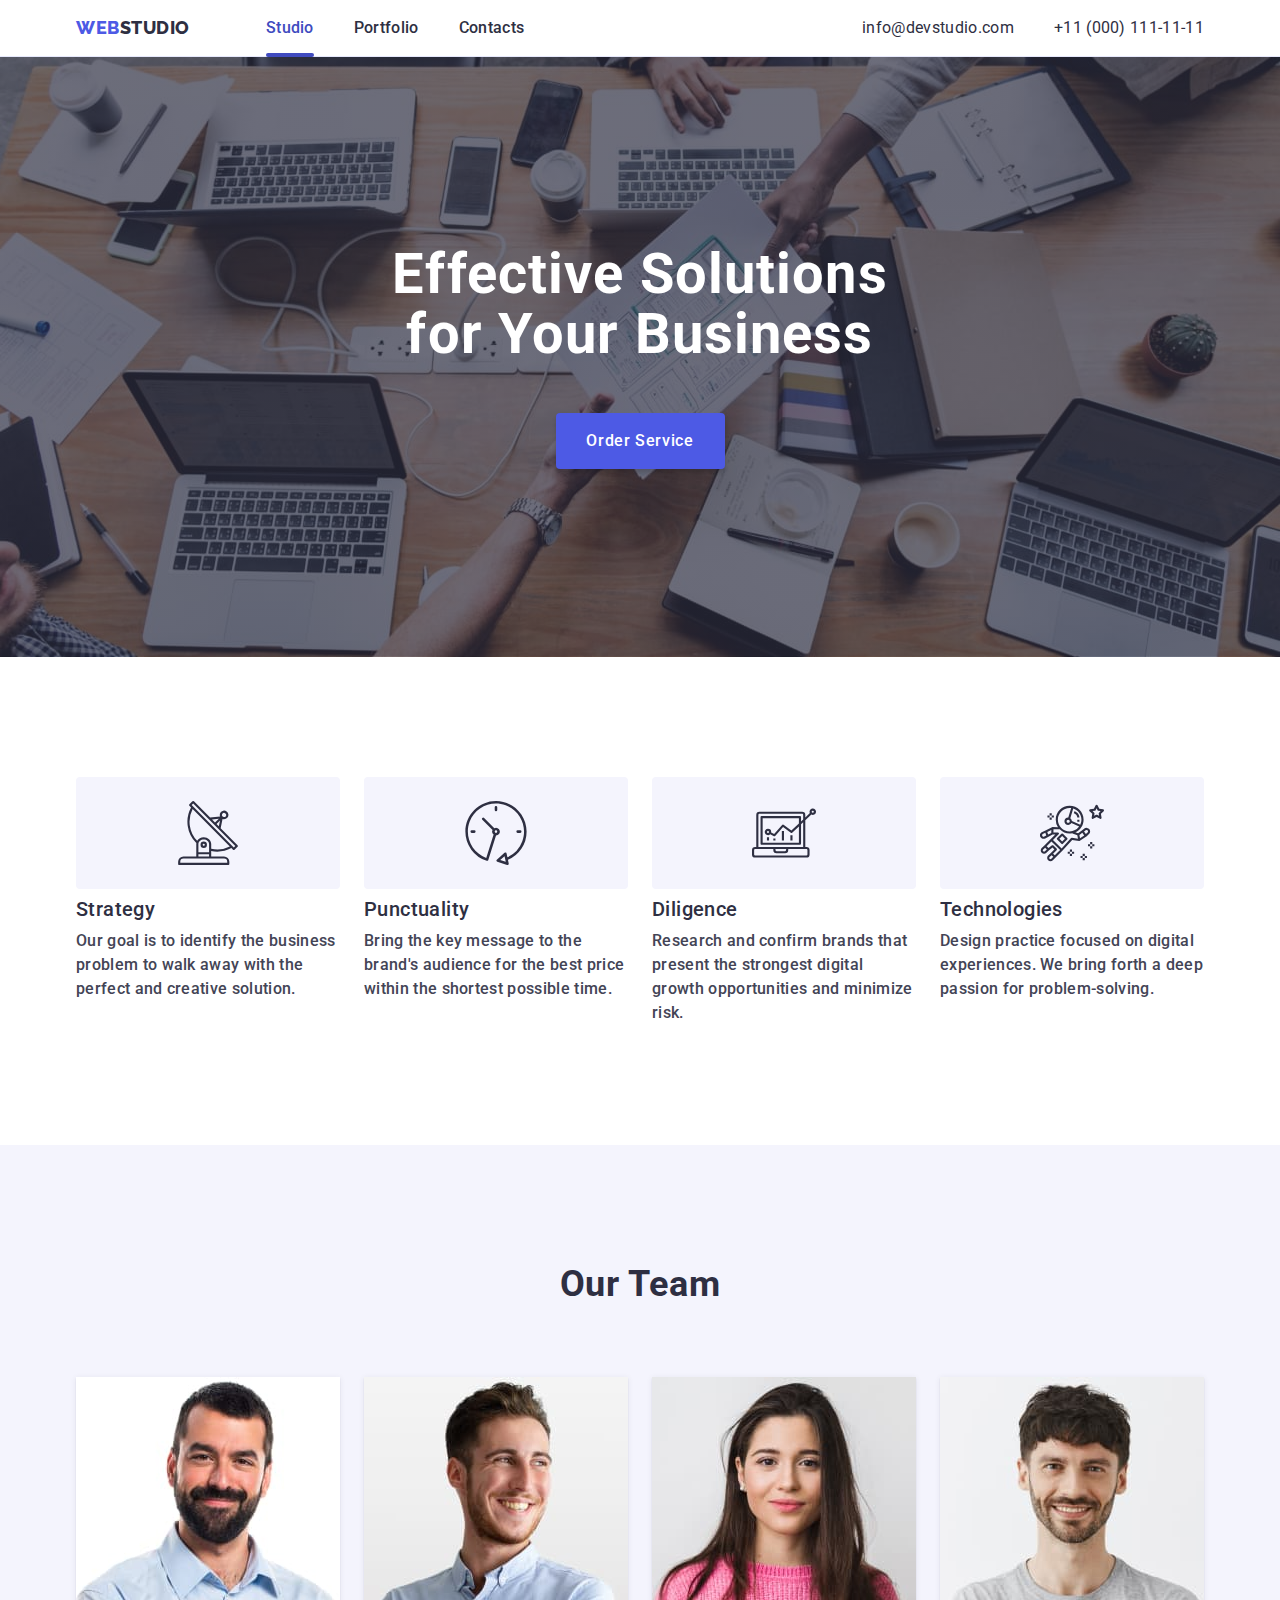
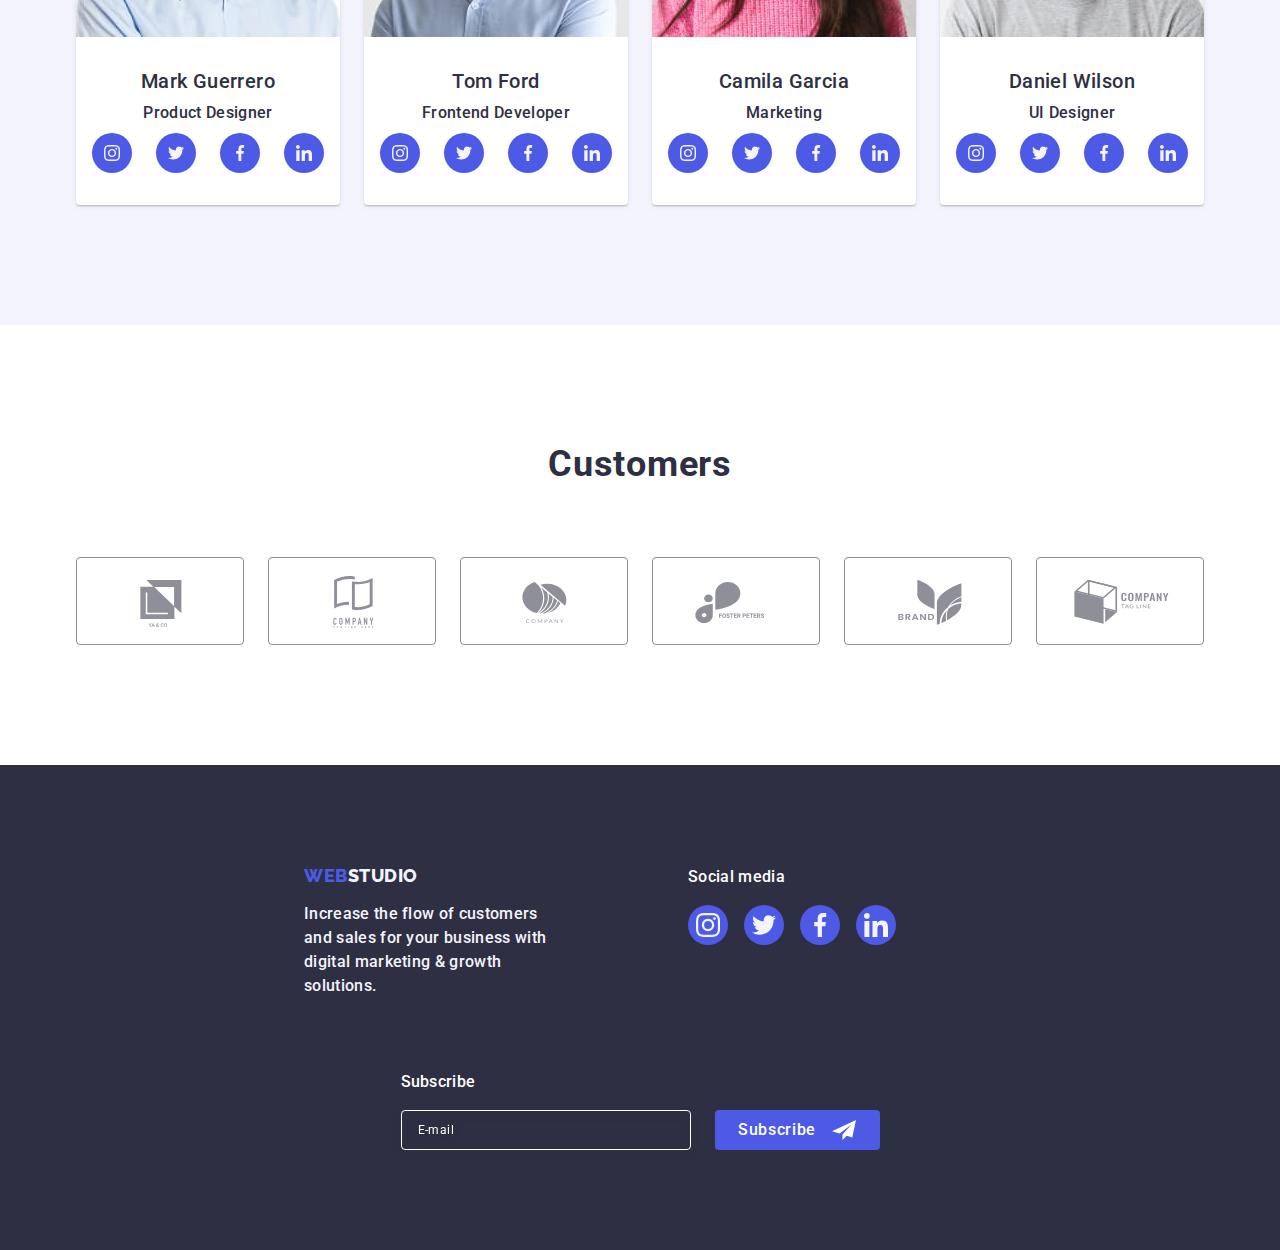
==== index.html @ 7b04a169 "update all" ====
<!DOCTYPE html>

<html lang="en" >
<head>
    <meta charset="UTF-8" >
    <meta http-equiv="X-UA-Compatible" content="IE=edge" >
    <meta name="viewport" content="width=device-width, initial-scale=1.0" >
    <title>WebStudio</title>
    <link rel="stylesheet" href="https://cdnjs.cloudflare.com/ajax/libs/modern-normalize/1.1.0/modern-normalize.min.css" >
    <link rel="stylesheet" href="./css/styles.css" >
    <link rel="stylesheet" href="./css/media.css" >
    <link rel="preconnect" href="https://fonts.googleapis.com" >
    <link rel="preconnect" href="https://fonts.gstatic.com" crossorigin >
    <link href="https://fonts.googleapis.com/css2?family=Raleway:wght@800&family=Roboto:wght@400;500;700&display=swap" rel="stylesheet" >  
</head>
<body>
  <!-- HEADER -->
  <header id="#top" class="page-header">
    <div class="page-header-container container">
      <nav class="page-navigation-menu">
        <a href="./index.html" class="logo link">Web<span class="logo-accent">Studio</span></a>
        <ul class="menu-list list">
          <li class="menu-item menu-item">
            <a class="menu-link current link" href="./index.html" target="_blank" rel="noopener noreferrer">Studio</a>
          </li>
          <li class="menu-item">
            <a class="menu-link link" href="./portfolio.html" target="_blank" rel="noopener noreferrer">Portfolio</a>
          </li>
          <li class="menu-item">
            <a class="menu-link link" href="" target="_blank" rel="noopener noreferrer">Contacts</a>
          </li>
        </ul>
      </nav>
      <address class="page-contact">
        <ul class="contact-list list">
          <li class="contact-item">
            <a class="force flow link" href="mailto:info@devstudio.com">info@devstudio.com</a>
          </li>
          <li class="contact-item">
            <a class="force flow link" href="tel:+110001111111">+11 (000) 111-11-11</a>
          </li>
        </ul>
      </address>
      <button type="button" class="mob-open-btn" data-menu-open>
        <svg class="mob-open-btn-icon" width="32" height="22">
          <use href="./images/icons.svg#icon-menu"></use>
        </svg>
      </button>
    </div>
    <div class="mob-menu is-hidden" data-menu-close>
      <button type="button" class="mob-close-btn" data-menu-close>
        <svg class="mob-close-btn-icon" width="8" height="8">
          <use href="./images/icons.svg#icon-close-black-18dp-2-1"></use>
        </svg>
      </button>
      <nav class="mob-page-navigation-menu">
        <ul class="mob-menu-list list">
          <li class="mob-menu-item">
            <a class="mob-menu-link link" href="./index.html" target="_blank" rel="noopener noreferrer">Studio</a>
          </li>
          <li class="mob-menu-item">
            <a class="mob-menu-link link" href="./portfolio.html" target="_blank" rel="noopener noreferrer">Portfolio</a>
          </li>
          <li class="mob-menu-item">
            <a class="mob-menu-link link" href="" target="_blank" rel="noopener noreferrer">Contacts</a>
          </li>
        </ul>
      </nav> 
      <address class="mob-page-contact">
        <ul class="mob-contact-list list">
          <li class="mob-contact-item">
            <a class="mob-force-tel link" href="tel:+110001111111">+11 (000) 111-11-11</a>
          </li>
          <li class="mob-contact-item">
            <a class="mob-force-mail link" href="mailto:info@devstudio.com">info@devstudio.com</a>
          </li>
        </ul>
      </address>
      <ul class="mob-card-menu-icon">
        <Li class="mob-card-icon ">
          <a
          class="card-mob-link link"
          href=""
          aria-label="instagram"
          target="_blank"
          rel="noopener noreferrer"
          >
            <svg class="card-mob-icon" width="16" height="16">
              <use href="./images/icons.svg#icon-instagram-2"></use>
            </svg>
          </a>
        </Li>
        <Li class="mob-card-icon">
          <a
          class="card-mob-link link"
          href=""
          aria-label="twitter"
          target="_blank"
          rel="noopener noreferrer"
          >
            <svg class="card-mob-icon" width="16" height="16">
              <use href="./images/icons.svg#icon-twitter-1"></use>
            </svg>
          </a>
        </Li>
        <Li class="mob-card-icon">
          <a
          class="card-mob-link link"
          href=""
          aria-label="facebook"
          target="_blank"
          rel="noopener noreferrer"
          >
            <svg class="card-mob-icon" width="16" height="16">
              <use href="./images/icons.svg#icon-facebook-1"></use>
            </svg>
          </a>
        </Li>
        <Li class="mob-card-icon">
          <a
          class="card-mob-link link"
          href=""
          aria-label="likedin"
          target="_blank"
          rel="noopener noreferrer"
          >
            <svg class="card-mob-icon" width="16" height="16">
              <use href="./images/icons.svg#icon-linkedin"></use>
            </svg>
          </a>
        </Li>
      </ul>
  </div>
    
  </header>
  <!-- MAIN -->
  <main>
    <!-- SECTION-1 -->
    <section class="image-bg">
      <div class="container">
        <h1 class="heder-title">Effective Solutions for Your Business</h1>
        <button type="button" class="modal-open-btn image-btn"  data-modal-open>Order Service</button>
      </div>
    </section>
    <!-- SECTION-2 -->
    <section class="benefits section">
      <div class="container">
        <h2 class="sub-title-text visually-hidden">Section2</h2>
        <ul class="benefits-option list">
          <li class="benefits-item">
            <div class="advantages-block">
              <svg class="advantages-icon" width="64" height="64">
                <use href="./images/icons.svg#icon-antena"></use>
              </svg>
            </div>
            <h3 class="subtitel-options-text subtitel-benefits">Strategy</h3>
            <p class="suboptions-descriptions-text description-benefits">Our goal is to identify the business problem to walk away with the perfect and creative solution.</p>
          </li>
          <li class="benefits-item">
            <div class="advantages-block">
              <svg class="advantages-icon" width="64" height="64">
                <use href="./images/icons.svg#icon-clock"></use>
              </svg>
            </div>
            <h3 class="subtitel-options-text subtitel-benefits">Punctuality</h3>
            <p class="suboptions-descriptions-text description-benefits">Bring the key message to the brand's audience for the best price within the shortest possible time.</p>
          </li>
          <li class="benefits-item">
            <div class="advantages-block">
              <svg class="advantages-icon" width="64" height="64">
                <use href="./images/icons.svg#icon-diagram"></use>
              </svg>
            </div>
            <h3 class="subtitel-options-text subtitel-benefits">Diligence</h3>
            <p class="suboptions-descriptions-text description-benefits">Research and confirm brands that present the strongest digital growth opportunities and minimize risk.</p>
          </li>
          <li class="benefits-item">
            <div class="advantages-block">
              <svg class="advantages-icon" width="64" height="64">
                <use href="./images/icons.svg#icon-astronaut"></use>
              </svg>
            </div>
            <h3 class="subtitel-options-text subtitel-benefits">Technologies</h3>
            <p class="suboptions-descriptions-text description-benefits">Design practice focused on digital experiences. We bring forth a deep passion for problem-solving.</p>
          </li>
        </ul>
      </div>
    </section>
    <!-- SECTION-3 -->
    <section class="category-product">
      <div class="container">
        <h2 class="sub-title-text product-text">What are we doing</h2>
        <ul class="category-product-list list">
          <li class="category-product-item">
            <img src="./images/mac.jpg" alt="mac" width="360" height="300">
          </li>
          <li class="category-product-item">
            <img src="./images/mobile.jpg" alt="mobile" width="360" height="300">
          </li>
          <li class="category-product-item">
            <img src="./images/laptop-mobile.jpg" alt="laptop-mobile" width="360" height="300">
          </li>
        </ul>
      </div>
    </section>
    <!-- SECTION-4 -->
    <section class="card-employee">
      <div class="container">
        <h2 class="sub-title-text card-text">Our Team</h2>
        <ul class="card-employee-list list">
          <li class="card-employee-item">
            <img class="card-employee-img" 
              srcset="./images/mark-guerrero.jpg 1x, ./images/mark-guerrero-2x.jpg 2x, ./images/mark-guerrero-3x.jpg 3x" 
              src="./images/mark-guerrero.jpg" alt="product designer" width="264" height="260">
            <div class="card-employee-desc">
              <h3 class="subtitel-options-text">Mark Guerrero</h3>
              <p class="suboptions-descriptions-text">Product Designer</p>
              <ul class="social-card-menu-icon">
                <Li class="social-card-icon ">
                  <a
                  class="card-socials-link link"
                  href=""
                  aria-label="instagram"
                  target="_blank"
                  rel="noopener noreferrer"
                  >
                    <svg class="card-socials-icon" width="16" height="16">
                      <use href="./images/icons.svg#icon-instagram-2"></use>
                    </svg>
                  </a>
                </Li>
                <Li class="social-card-icon">
                  <a
                  class="card-socials-link link"
                  href=""
                  aria-label="twitter"
                  target="_blank"
                  rel="noopener noreferrer"
                  >
                    <svg class="card-socials-icon" width="16" height="16">
                      <use href="./images/icons.svg#icon-twitter-1"></use>
                    </svg>
                  </a>
                </Li>
                <Li class="social-card-icon">
                  <a
                  class="card-socials-link link"
                  href=""
                  aria-label="facebook"
                  target="_blank"
                  rel="noopener noreferrer"
                  >
                    <svg class="card-socials-icon" width="16" height="16">
                      <use href="./images/icons.svg#icon-facebook-1"></use>
                    </svg>
                  </a>
                </Li>
                <Li class="social-card-icon">
                  <a
                  class="card-socials-link link"
                  href=""
                  aria-label="likedin"
                  target="_blank"
                  rel="noopener noreferrer"
                  >
                    <svg class="card-socials-icon" width="16" height="16">
                      <use href="./images/icons.svg#icon-linkedin"></use>
                    </svg>
                  </a>
                </Li>
              </ul>
            </div>
          </li>
          <li class="card-employee-item">
            <img class="card-employee-img" 
              srcset="./images/tom-ford.jpg 1x, ./images/tom-ford-2x.jpg 2x, ./images/tom-ford-3x.jpg 3x" 
              src="./images/tom-ford.jpg" alt="frontend developer" width="264" height="260">
            <div class="card-employee-desc">
              <h3 class="subtitel-options-text">Tom Ford</h3>
              <p class="suboptions-descriptions-text">Frontend Developer</p>
              <ul class="social-card-menu-icon">
                <Li class="social-card-icon">
                  <a
                  class="card-socials-link link"
                  href=""
                  aria-label="instagram"
                  target="_blank"
                  rel="noopener noreferrer"
                  >
                    <svg class="card-socials-icon" width="16" height="16">
                      <use href="./images/icons.svg#icon-instagram-2"></use>
                    </svg>
                  </a>
                </Li>
                <Li class="social-card-icon">
                  <a
                  class="card-socials-link link"
                  href=""
                  aria-label="twitter"
                  target="_blank"
                  rel="noopener noreferrer"
                  >
                    <svg class="card-socials-icon" width="16" height="16">
                      <use href="./images/icons.svg#icon-twitter-1"></use>
                    </svg>
                  </a>
                </Li>
                <Li class="social-card-icon">
                  <a
                  class="card-socials-link link"
                  href=""
                  aria-label="facebook"
                  target="_blank"
                  rel="noopener noreferrer"
                  >
                    <svg class="card-socials-icon" width="16" height="16">
                      <use href="./images/icons.svg#icon-facebook-1"></use>
                    </svg>
                  </a>
                </Li>
                <Li class="social-card-icon">
                  <a
                  class="card-socials-link link"
                  href=""
                  aria-label="likedin"
                  target="_blank"
                  rel="noopener noreferrer"
                  >
                    <svg class="card-socials-icon" width="16" height="16">
                      <use href="./images/icons.svg#icon-linkedin"></use>
                    </svg>
                  </a>
                </Li>
              </ul>
            </div>
          </li>
          <li class="card-employee-item">
            <img class="card-employee-img" 
            srcset="./images/camila-garcia.jpg 1x, ./images/camila-garcia-2x.jpg 2x, ./images/camila-garcia-3x.jpg 3x" 
            src="./images/camila-garcia.jpg" alt="marketing" width="264" height="260">
            <div class="card-employee-desc">
              <h3 class="subtitel-options-text">Camila Garcia</h3>
              <p class="suboptions-descriptions-text">Marketing</p>
              <ul class="social-card-menu-icon">
                <Li class="social-card-icon">
                  <a
                  class="card-socials-link link"
                  href=""
                  aria-label="instagram"
                  target="_blank"
                  rel="noopener noreferrer"
                  >
                    <svg class="card-socials-icon" width="16" height="16">
                      <use href="./images/icons.svg#icon-instagram-2"></use>
                    </svg>
                  </a>
                </Li>
                <Li class="social-card-icon">
                  <a
                  class="card-socials-link link"
                  href=""
                  aria-label="twitter"
                  target="_blank"
                  rel="noopener noreferrer"
                  >
                    <svg class="card-socials-icon" width="16" height="16">
                      <use href="./images/icons.svg#icon-twitter-1"></use>
                    </svg>
                  </a>
                </Li>
                <Li class="social-card-icon">
                  <a
                  class="card-socials-link link"
                  href=""
                  aria-label="facebook"
                  target="_blank"
                  rel="noopener noreferrer"
                  >
                    <svg class="card-socials-icon" width="16" height="16">
                      <use href="./images/icons.svg#icon-facebook-1"></use>
                    </svg>
                  </a>
                </Li>
                <Li class="social-card-icon">
                  <a
                  class="card-socials-link link"
                  href=""
                  aria-label="likedin"
                  target="_blank"
                  rel="noopener noreferrer"
                  >
                    <svg class="card-socials-icon" width="16" height="16">
                      <use href="./images/icons.svg#icon-linkedin"></use>
                    </svg>
                  </a>
                </Li>
              </ul>
            </div>
          </li>
          <li class="card-employee-item">
            <img class="card-employee-img" 
            srcset="./images/daniel-wilson.jpg 1x, ./images/daniel-wilson-2x.jpg 2x, ./images/daniel-wilson-3x.jpg 3x" 
            src="./images/daniel-wilson.jpg" alt="ui designer" width="264" height="260">
            <div class="card-employee-desc">
              <h3 class="subtitel-options-text">Daniel Wilson</h3>
              <p class="suboptions-descriptions-text">UI Designer</p>
              <ul class="social-card-menu-icon">
                <Li class="social-card-icon">
                  <a
                  class="card-socials-link link"
                  href=""
                  aria-label="instagram"
                  target="_blank"
                  rel="noopener noreferrer"
                  >
                    <svg class="card-socials-icon" width="16" height="16">
                      <use href="./images/icons.svg#icon-instagram-2"></use>
                    </svg>
                  </a>
                </Li>
                <Li class="social-card-icon">
                  <a
                  class="card-socials-link link"
                  href=""
                  aria-label="twitter"
                  target="_blank"
                  rel="noopener noreferrer"
                  >
                    <svg class="card-socials-icon" width="16" height="16">
                      <use href="./images/icons.svg#icon-twitter-1"></use>
                    </svg>
                  </a>
                </Li>
                <Li class="social-card-icon">
                  <a
                  class="card-socials-link link"
                  href=""
                  aria-label="facebook"
                  target="_blank"
                  rel="noopener noreferrer"
                  >
                    <svg class="card-socials-icon" width="16" height="16">
                      <use href="./images/icons.svg#icon-facebook-1"></use>
                    </svg>
                  </a>
                </Li>
                <Li class="social-card-icon">
                  <a
                  class="card-socials-link link"
                  href=""
                  aria-label="likedin"
                  target="_blank"
                  rel="noopener noreferrer"
                  >
                    <svg class="card-socials-icon" width="16" height="16">
                      <use href="./images/icons.svg#icon-linkedin"></use>
                    </svg>
                  </a>
                </Li>
              </ul>
            </div>
          </li>
        </ul>
      </div>
    </section>
    <!-- SECTION-5 -->
    <section class="customers">
      <div class="customers-block container">
        <h2 class="sub-title-text">Customers</h2>
        <ul class="customers-list">
          <li class="customers-list-item cut">
            <a
            class="customers-link"
            href=""
            aria-label="client"
            target="_blank"
            rel="noopener noreferrer"
            >
              <svg class="customers-icon" width="104" height="56">
                <use href="./images/icons.svg#icon-ya-co"></use>
              </svg>
            </a>
          </li>
          <li class="customers-list-item cut">
            <a
            class="customers-link"
            href=""
            aria-label="union"
            target="_blank"
            rel="noopener noreferrer"
            >
              <svg class="customers-icon" width="104" height="56">
                <use href="./images/icons.svg#icon-tagline-here"></use>
              </svg>
            </a>
          </li>
          <li class="customers-list-item cut">
            <a
            class="customers-link"
            href=""
            aria-label="object"
            target="_blank"
            rel="noopener noreferrer"
            >
              <svg class="customers-icon" width="104" height="56">
                <use href="./images/icons.svg#icon-company"></use>
              </svg>
            </a>
          </li>
          <li class="customers-list-item cut">
            <a
            class="customers-link"
            href=""
            aria-label="logo-company"
            target="_blank"
            rel="noopener noreferrer"
            >
              <svg class="customers-icon" width="104" height="56">
                <use href="./images/icons.svg#icon-foster-peters"></use>
              </svg>
            </a>
          </li>
          <li class="customers-list-item cut">
            <a
            class="customers-link"
            href=""
            aria-label="foster-petters"
            target="_blank"
            rel="noopener noreferrer"
            >
              <svg class="customers-icon" width="104" height="56">
                <use href="./images/icons.svg#icon-brand"></use>
              </svg>
            </a>
          </li>
          <li class="customers-list-item cut">
            <a
            class="customers-link"
            href=""
            aria-label="brand"
            target="_blank"
            rel="noopener noreferrer"
            >
              <svg class="customers-icon" width="104" height="56">
                <use href="./images/icons.svg#icon-tag-line-company"></use>
              </svg>
            </a>
          </li>
        </ul>
      </div>
    </section>
  </main>
  <!-- FOOTER -->
  <footer class="footer-bg">
    <div class="footer-container container">
      <div class="footer-content">
        <a href="./index.html" class="logo-footer link">Web<span class="logo-accent-footer">Studio</span></a>
        <p class="suboptions-descriptions-text footer-descriptions">Increase the flow of customers and sales for your business with digital marketing & growth solutions.</p>
      </div>
      <div class="social">
        <p class="suboptions-descriptions-text social-name">Social media</p>
        <ul class="social-icon">
          <li class="social-list-item">
            <a href="" class="social-list-link">
              <svg
                class="social-list-icon"
                aria-label="icon instagram"
                width="24"
                height="24" >
                <use href="./images/icons.svg#icon-instagram-2"></use>
              </svg>
            </a>
          </li>
          <li class="social-list-item">
            <a href="" class="social-list-link">
              <svg
                class="social-list-icon"
                aria-label="icon twitter"
                width="24"
                height="24" >
                <use href="./images/icons.svg#icon-twitter-1"></use>
              </svg>
            </a>
          </li>
          <li class="social-list-item">
            <a href="" class="social-list-link">
              <svg
                class="social-list-icon"
                aria-label="icon facebook"
                width="24"
                height="24" >
                <use href="./images/icons.svg#icon-facebook-1"></use>
              </svg>
            </a>
          </li>
          <li class="social-list-item">
            <a href="" class="social-list-link">
              <svg
                class="social-list-icon"
                aria-label="icon linkedin"
                width="24"
                height="24" >
                <use href="./images/icons.svg#icon-linkedin-1"></use>
              </svg>
            </a>
          </li>
        </ul>
      </div>
      <div class="search">
        <p class="suboptions-descriptions-text search-text">Subscribe</p>
        <form class="footer-form">
          <label for="search" class="search-find">
            <input type="email" id="search" placeholder="E-mail" name="email" class="search-form">
          </label>
          <button type="submit" class="search-form-btn">Subscribe
            <svg class="search-modal-input-icon" width="24" height="24">
              <use href="./images/icons.svg#icon-Frame-3"></use>
            </svg>
          </button>
        </form>
      </div>
    </div>
  </footer>
  <!-- MODAL -->
  <div class="backdrop is-hidden" data-modal>
    <div class="modal">
      <button type="button" class="modal-close-btn" data-modal-close>
        <svg class="modal-icon-close" width="8" height="8">
          <use href="./images/icons.svg#icon-close-black-18dp-2-1"></use>
        </svg>
      </button>
      <p class="modal-title">Leave your contacts and we will call you back</p>
      <form class="modal-form">
        <div class="modal-field">
          <label for="user-name" class="input-label">Name</label>
          <div class="input-wrap">
            <input type="text" name="user-name" id="user-name" class="modal-input">
            <svg class="modal-input-icon" width="18" height="24">
              <use href="./images/icons.svg#icon-person-black-18dp-1"></use>
            </svg>
          </div>
        </div>
        <div class="modal-field">
          <label for="phone" class="input-label">Phone</label>
          <div class="input-wrap">
            <input type="tel" name="tel" id="phone" class="modal-input">
            <svg class="modal-input-icon" width="18" height="24">
              <use href="./images/icons.svg#icon-phone-black-18dp-2"></use>
            </svg>
          </div>
        </div>
        <div class="modal-field">
          <label for="email" class="input-label">Email</label>
          <div class="input-wrap">
            <input type="email" name="email" id="email" class="modal-input">
            <svg class="modal-input-icon" width="18" height="24">
              <use href="./images/icons.svg#icon-email-black-18dp-2"></use>
            </svg>
          </div>
        </div>
        <div class="modal-field-comment">
          <label for="user-comment" class="input-label">Comment</label>
          <textarea name="user-comment" id="user-comment" placeholder="Text input" class="modal-textarea"></textarea>
        </div>
        <div class="modal-field-checkbox">
          <input type="checkbox" name="user-privacy" id="user-privacy" value="true" class="modal-check card-employee-descriptions visually-hidden">
          <label for="user-privacy" class="check-text">
            <span class="check-iconbox">
              <svg class="check-icon" width="10" height="8">
                <use href="./images/icons.svg#icon-Vector"></use>
              </svg>
            </span>I accept the terms and conditions of the
            <a href="" class="privacy-link">Privacy Policy</a>
          </label>
        </div>
        <button type="submit" class="modal-form-btn">Send</button>
      </form>
    </div> 
  </div>  
  <script src="./js/modal.js"></script>
  <script src="./js/menu.js"></script>
</body>
</html>
---- css/styles.css ----
:root{
  --main-font-family: 'Roboto', sans-serif;
  --secondary-font-family-family: 'Raleway', sans-serif;
  --primary-brand: #4D5AE5;
  --primary-color-white: #ffffff;
  --primary-text-color: #434455;
  --subtle-text: #8E8F99;
  --accent-color-pressed-state: #404BBF;
  --accent-color-pressed: #E7E9FC;
  --modal-background: #FCFCFC;
  --success: #31D0AA;
  --light: #F4F4FD;
  --dark: #2E2F42;
}
.link{
  text-decoration: none;
}
.list{
  list-style: none;
}
h1,
h2,
h3,
h4,
h5,
h6,
p{
    margin-top: 0;
    margin-bottom: 0;
}
ul,
ol{
	margin-top: 0;
	margin-bottom: 0;
	padding-left: 0;
}
button{
  cursor: pointer;
}
a{
  text-decoration: none;
}
li{
  list-style-type: none;
}
img{
  display: block;
  max-width: 100%;
  height: auto;
}

/*================== CONTAINER ================*/
.container{
  width: 100%;
  margin-left: auto;
  margin-right: auto;
  padding-left: 15px;
  padding-right: 15px;
}
.visually-hidden {
  position: absolute;
  width: 1px;
  height: 1px;
  margin: -1px;
  border: 0;
  padding: 0;
  white-space: nowrap;
  clip-path: inset(100%);
  clip: rect(0 0 0 0);
  overflow: hidden;
}
body{
  font-family: 'Roboto', sans-serif;
  color: var(--primary-text-color);
  background-color: var(--primary-color-white);
}
.heder-title{
  font-family: var(--main-font-family);
  font-weight: 700;
  font-size: 36px;
  line-height: 1.11;
  letter-spacing: 0.02em;
  text-align: center;
  color: var(--primary-color-white);
  max-width: 320px;
  margin-bottom: 72px;
  margin-right: auto;
  margin-left: auto;
}
.sub-title-text{
  font-family: var(--main-font-family);
  font-weight: 700;
  font-size: 36px;
  line-height: 1.11;
  letter-spacing: 0.02em;
  text-transform: capitalize;
  color: var(--dark);
}

.subtitel-options-text{
  font-family: var(--main-font-family);
  font-weight: 500;
  font-size: 20px;
  line-height: 1.2;
  letter-spacing: 0.02em;
  color: var(--dark);
}
.suboptions-descriptions-text{
  font-family: var(--main-font-family);
  font-weight: 400;
  font-size: 16px;
  line-height: 1.5;
  letter-spacing: 0.02em;
  color: var(--dark);
}

.link a{
  font-family: var(--main-font-family);
  font-style: normal;
  font-size: 12px;
  line-height: 1.3;
  letter-spacing: 0.04em;
  color: var(--primary-brand);
}
/* ================ HEADER ================= */
.page-header{
  align-items: center;
  color: var(--dark);
  border-bottom: 1px solid #e7e9fc;
  box-shadow: 0px 2px 1px rgba(46, 47, 66, 0.08), 0px 1px 1px rgba(46, 47, 66, 0.16), 0px 1px 6px rgba(46, 47, 66, 0.08);
}
.page-header-container a{
  display: block;
  padding-top: 24px;
  padding-bottom: 24px;
}

.contact-item a{
  color: var(--dark);
}

.page-header-container{
  display: flex;
  align-items: center;
  justify-content: space-between;
}
.page-navigation-menu{
  display: flex;
  align-items: center;
}
.menu-list, .page-contact{
  display: none;
}

/* ==== LOGO === */
.logo{
  font-family: var(--secondary-font-family-family);
  font-weight: 800;
  font-size: 18px;
  line-height: 1.17;
  letter-spacing: 0.03em;
  text-transform: uppercase;
  color: var(--primary-brand);
}
.logo-accent{
  color: var(--dark);
}

/* ==== ========== === */

.mob-open-btn {
  display: block;
  margin-left: auto;
  width: 32px;
  height: 22px;
  padding: 0;
  border: none;
  background-color: transparent;
}
.mob-open-btn-icon {
  stroke: #2E2F42;
}

.mob-close-btn{
  background-color: #E7E9FC;
  border: 1px solid rgba(0, 0, 0, 0.1);
  border-radius: 50%;
  display: flex;
  width: 24px;
  height: 24px;
  align-items: center;
  justify-content: center;
  margin-left: auto;
  position: absolute;
  right: 24px;
  top: 24px;
  transform: translateX(-50%);
}
.mob-close-btn:hover,
.mob-close-btn:focus{
  background-color: #404bbf;
  border: transparent;
}
.mob-close-btn-icon {
  transition: fill 250ms cubic-bezier(0.4, 0, 0.2, 1);
}

.mob-close-btn:hover,
.mob-close-btn:focus {
  fill: #ffffff;
}


.mob-menu {
  position: fixed;
  top: 0;
  left: 0;
  background-color: #ffffff;
  width: 100vw;
  height: 100vh;
  z-index: 2;
  padding: 40px 80px 35px 40px;
  display: flex;
  flex-direction: column;
  justify-content: space-between;
  box-shadow: 0px 1px 6px 0px rgba(46, 47, 66, 0.08), 0px 1px 1px 0px rgba(46, 47, 66, 0.16), 0px 2px 1px 0px rgba(46, 47, 66, 0.08);
}

.mob-menu-list{
  display: flex;
  flex-direction: column;
  gap: 40px;
  font-family: Roboto;
  font-size: 36px;
  font-weight: 700;
  line-height: 1.11;
  letter-spacing: 0.02em;
  text-align: left;
}

/* ==== addres === */
.mob-page-contact{
  font-family: var(--main-font-family);
  font-style: normal;
  letter-spacing: 0.02em;
  color: var(--primary-text-color);
  margin-bottom: 48px;
}
.mob-contact-list{
  display: flex;
  gap: 40px;
  justify-content: flex-start;
  flex-wrap: wrap;
}
.mob-force-tel {
  font-style: normal;
  font-size: 36px;
  font-weight: 700;
  line-height: 1.11;
  text-align: left;
  color: #4D5AE5;
}
.mob-force-mail {
  font-style: normal;
  font-size: 20px;
  font-weight: 500;
  line-height: 1.2;;
  text-align: left;
  color: #434455;
}
.mob-force-tel:hover, .mob-force-mail:hover,
.mob-force-tel:focus, .mob-force-mail:focus{
  color: var(--accent-color-pressed-state);
}
/* === svg === */
.mob-card-menu-icon{
  display: flex;
  justify-content: center;
  gap: 24px;
  justify-content: space-between;
}
.mob-card-icon{
  width: 40px;
  height: 40px;
}
.card-mob-link{
  width: 100%;
  height: 100%;
  background-color: #4d5ae5;
  border-radius: 50%;
  display: flex;
  align-items: center;
  justify-content: center;
  transition: background-color 250ms cubic-bezier(0.4, 0, 0.2, 1);
}
.card-mob-link:hover,
.card-mob-link:focus{
  background-color: #404bbf;
}
.card-mob-icon{
  fill: var(--light);
}
/* ================= MAIN ================= */
/* ================= SECTION-1-BANNER ================= */
.image-bg{
  background-color: var(--dark);
  background-image: linear-gradient(rgba(46, 47, 66, 0.7), rgba(46, 47, 66, 0.7)), url(../images/hero-bg-mobile.jpg);
  max-width: 1440px;
  background-repeat: no-repeat;
  background-position: center;
  background-size: cover;
  text-align: center;
  color: #ffffff;
  margin-left: auto;
  margin-right: auto;
  padding-top: 112px;
  padding-bottom: 112px;
}

@media (min-device-pixel-zatio:2),
(min-resolution: 192dpi),
(min-resolution: 2dppx) {
  .image-bg{
    background-image: linear-gradient(rgba(46, 47, 66, 0.7), rgba(46, 47, 66, 0.7)), url(../images/hero-bg-mobile-2x.jpg);}
}

@media (min-device-pixel-zatio:2),
(min-resolution: 288dpi),
(min-resolution: 3dppx) {
  .image-bg{
    background-image: linear-gradient(rgba(46, 47, 66, 0.7), rgba(46, 47, 66, 0.7)), url(../images/hero-bg-mobile-3x.jpg);}
}

/* ==== BUTTON === */
.modal-open-btn{
  display: block;
  min-width: 169px;
  height: 56px;
  margin-left: auto;
  margin-right: auto;
  font-family: var(--main-font-family);
  font-style: normal;
  font-weight: 500;
  font-size: 16px;
  line-height: 24px;
  letter-spacing: 0.04em;
  text-align: center;
  color: var(--primary-color-white);
  padding: 15px 28px;
  border: none;
  border-color: var(--primary-bg-color-theme-light);
  border-radius: 4px;
  background-color: #4D5AE5;
  box-shadow: 0px 4px 4px rgba(0, 0, 0, 0.15);
  transition: background-color 250ms cubic-bezier(0.4, 0, 0.2, 1);
}
.btn:hover,
.btn:active,
.btn:focus{
  background-color: #404BBF;
}
/* ==== /BUTTON === */
/* ================= SECTION-2 ================= */
.benefits{
  padding: 96px 0;
}
.benefits-option{
  display: flex;
  flex-wrap: wrap;
  gap: 72px;
  align-items: center;
  text-align: left;
}

.subtitel-benefits{
  text-align: center;
  margin-bottom: 8px;
  font-size: 36px;
  font-weight: 700;
  line-height: 1.11;
  letter-spacing: 0.02em;
  text-align: center;
}

.description-benefits{
  color: var(--primary-text-color);
}
/* === svg === */
.advantages-block {
  visibility: hidden;
  display: none;
}

/* ================= SECTION-3 ================= */
.category-product{
  visibility: hidden;
  display: none;
}
/* ================= SECTION-4 ================= */
.card-employee{
  background-color: #F4F4FD;
  padding-top: 96px;
  padding-bottom: 96px;
}

.card-text{
  text-align: center;
  margin-bottom: 72px;
}
.card-employee-list{
  display: flex;
  align-content: center;
  gap: 64px;
  flex-wrap: wrap;
  justify-content: center;
}
.card-employee-item{
  max-width: 264px;
  text-align: center;
  background-color: #ffffff;
  box-shadow: 0px 1px 6px rgba(46, 47, 66, 0.08), 0px 1px 1px rgba(46, 47, 66, 0.16), 0px 2px 1px rgba(46, 47, 66, 0.08);
  border-radius: 0px 0px 4px 4px;
}
.card-employee-desc{
  display: flex;
  flex-direction: column;
  padding-top: 32px;
  padding-bottom: 32px;
  gap: 8px;
}
.card-employee-name{
  text-align: center;
  margin-bottom: 8px;
}
.card-employee-descriptions{
  font-size: 16px;
  color: var(--primary-text-color);
  line-height: 1.5;
}
/* === svg === */
.social-card-menu-icon{
  display: flex;
  justify-content: center;
  gap: 24px;
}
.social-card-icon{
  width: 40px;
  height: 40px;
}

.card-socials-link{
  width: 100%;
  height: 100%;
  background-color: #4d5ae5;
  border-radius: 50%;
  display: flex;
  align-items: center;
  justify-content: center;
  transition: background-color 250ms cubic-bezier(0.4, 0, 0.2, 1);
}

.card-socials-link:hover,
.card-socials-link:focus{
  background-color: #404bbf;
}

.card-socials-icon {
  fill: var(--light);
}
/* ================= SECTION-5 ================= */
.customers{
  padding-top: 96px;
  padding-bottom: 96px;
}
.customers-block>.sub-title-text{
  font-size: 36px;
  line-height: 1.11;
  color: var(--dark);
  margin-bottom: 72px;
  text-align: center;
}
.customers-list{
  display: flex;
  flex-wrap: wrap;
  justify-content: center;
  gap: 72px 16px;
}
.cut{
  height: 88px;
  width: calc((100% - 16px) / 2);
}
.customers-link{
  display: flex;
  align-items: center;
  justify-content: center;
  width: 100%;
  height: 100%;
  border: 1px solid #8e8f99;
  border-radius: 4px;
  color: var(--subtle-text);
  transition: border-color 250ms cubic-bezier(0.4, 0, 0.2, 1), color 250ms cubic-bezier(0.4, 0, 0.2, 1);
}
.customers-link:hover,
.customers-link:focus{
  border-color: #404bbf;
  color: #404bbf;
}
.customers-icon{
  fill: currentColor;
}
/* ================= FOOTER ================= */
.footer-bg{
  background-color: #2E2F42;
  padding-top: 96px;
  padding-bottom: 96px;
}
.footer-container{
  display: flex;
  justify-content: center;
  flex-wrap: wrap;
  text-align: center;
}
.footer-content{
  display: flex;
  flex-wrap: wrap;
  justify-content: center;
  max-width: 268px;
}

.logo-footer{
  display: flex;
  font-family: "Raleway", sans-serif;
  font-weight: 800;
  font-size: 18px;
  line-height: 1.17;
  letter-spacing: 0.03em;
  text-transform: uppercase;
  color: var(--primary-brand);
  margin-bottom: 16px;
}
.logo-accent-footer{
  color: #f4f4fd;
}
.footer-descriptions{
  max-width: 264px;
  color: var(--light);
  text-align: left;
  margin-bottom: 72px;
}
.social{
  display: flex;
  flex-direction: column;
  margin-bottom: 72px;
}
.social-name {
  font-family: "Roboto", sans-serif;
  font-weight: 500;
  font-size: 16px;
  line-height: 1.5;
  letter-spacing: 0.02em;
  color: var(--primary-color-white);
  margin-bottom: 16px;
}
.social-list {
  display: flex;
  justify-content: center;
  column-gap: 120px;
}
.social-icon {
  display: flex;
  gap: 16px;
  justify-content: center;
  align-items: center;
  border-radius: 50%;
}
.social-list-item{
  width: 40px;
  height: 40px;
}
.social-list-link{
  display: flex;
  align-items: center;
  justify-content: center;
  width: 100%;
  height: 100%;
  background-color: var(--primary-brand);
  fill: #F4F4FD;
  border-radius: 50%;
  transition: background-color 250ms cubic-bezier(0.4, 0, 0.2, 1);
}

.social-list-link:hover,
.social-list-link:focus{
  background-color: #31d0aa;
  fill: var(--light);
}

.social-icon:hover .social-list-icon,
.social-icon:focus .social-list-icon {
  fill: var(--accent-color);
}

.search-text{
  margin-bottom: 16px;
  font-weight: 500;
  font-size: 16px;
  line-height: 1.5;
  letter-spacing: 0.02em;
  color: #ffffff;
}

.footer-form{
  display: flex;
  gap: 24px;
  flex-direction: column;
  align-items: center;
}

.search-form{
  min-width: 290px;
  height: 40px;
  border: 1px solid #ffffff;
  background-color: transparent;
  font-size: 12px;
  line-height: 1.5;
  letter-spacing: 0.04em;
  padding-left: 16px;
  filter: drop-shadow(0px 4px 4px rgba(0, 0, 0, 0.15));
  border-radius: 4px;
  color: #ffffff;
}
.search-form::placeholder{
  color: #ffffff;
}
.search-form-btn{
  display: flex;
  width: 165px;
  height: 40px;
  justify-content: center;
  align-items: center;
  font-family: "Roboto", sans-serif;
  font-size: 16px;
  font-weight: 500;
  line-height: 1.5;
  letter-spacing: 0.04em;
  color: #ffffff;
  cursor: pointer;
  background-color: #4D5AE5;
  border: none;
  border-radius: 4px;
}

.search-modal-input-icon{
  margin-left: 16px;
  fill: #ffffff;
}

/* ================= MODAL ================= */
.backdrop{
  position: fixed;
  top: 0;
  left: 0;
  background-color: rgba(46, 47, 66, 0.4);
  width: 100%;
  height: 100%;
  transition: opacity 250ms cubic-bezier(0.4, 0, 0.2, 1), visibility 250ms cubic-bezier(0.4, 0, 0.2, 1);
}
.is-hidden{
  opacity: 0;
  visibility: hidden;
  pointer-events: none;
}
.modal{
  position: absolute;
  width: 408px;
  min-height: 584px;
  left: 50%;
  top: 50%;
  transform: translate(-50%, -50%) scale(1);
  background-color: #fcfcfc;
  box-shadow: 0px 1px 1px rgba(0, 0, 0, 0.14), 0px 1px 3px rgba(0, 0, 0, 0.12), 0px 2px 1px rgba(0, 0, 0, 0.2);
  border-radius: 4px;
  transition: transform 250ms cubic-bezier(0.4, 0, 0.2, 1);
  padding: 72px 24px 24px;
}
.modal-close-btn{
  display: flex;
  position: absolute;
  align-items: center;
  justify-content: center;
  width: 24px;
  height: 24px;
  top: 24px;
  right: 24px;
  border: 1px solid rgba(0, 0, 0, 0.1);
  border-radius: 50%;
  background-color: #e7e9fc;
  transition: background-color 250ms cubic-bezier(0.4, 0, 0.2, 1), border 250ms cubic-bezier(0.4, 0, 0.2, 1); 
  padding: 0;
  cursor: pointer;
}
.modal-close-btn:hover,
.modal-close-btn:focus{
  background-color: #404bbf;
  border: none;
}
.modal-icon-close{
  transition: fill 250ms cubic-bezier(0.4, 0, 0.2, 1);
}

.modal-close-btn:hover,
.modal-close-btn:focus{
  fill: #ffffff;
}

/* ================= MODAL-FORM ================= */

.modal-title{
  font-family: var(--main-font-family);
  font-weight: 500;
  font-size: 16px;
  line-height: 1.5;
  letter-spacing: 0.02em;
  color: var(--dark);
  max-width: 360px;
  margin-bottom: 16px;
  text-align: center;
}

.modal-field {
  margin-bottom: 8px;
  position: relative;
}

.input-wrap {
  position: relative;
}

.modal-form{
  display: block;
  overflow: hidden;
  margin: 0 auto;
  width: 100%;
  text-align: left;
}

.input-label{
  display: block;
  font-family: var(--main-font-family);
  font-size: 12px;
  line-height: 1.17;
  letter-spacing: 0.04em;
  color: var(--subtle-text);
  margin-bottom: 4px;
}

.modal-input{
  display: block;
  width: 100%;
  height: 40px;
  border-radius: 4px;
  background-color: transparent;
  color: #48433c;
  outline: transparent;
  resize: none;
  overflow:auto;
  padding-left: 38px;
  border: 1px solid rgba(46, 47, 66, 0.4);
  box-shadow: 0px 2px 2px 0px rgba(0, 0, 0, 0.03);
  transition: border-color 250ms cubic-bezier(0.4, 0, 0.2, 1); 
}

.modal-input:focus {
  border-color: #4D5AE5;
}

.modal-input-icon {
  position: absolute;
  left: 16px;
  top: 50%;
  transform: translateY(-50%);
  transition: fill 250ms cubic-bezier(0.4, 0, 0.2, 1);
  fill: #2E2F42;
}

.modal-input:focus + .modal-input-icon{
  fill: #4D5AE5;
}

.modal-field-comment{
  margin-bottom: 16px;
}

.modal-textarea {
  width: 100%;
  height: 120px;
  font-size: 12px;
  line-height: 1.17;
  letter-spacing: 0.04em;
  border-radius: 4px;
  color: rgba(46, 47, 66, 0.4);
  border: 1px solid rgba(46, 47, 66, 0.4);
  box-shadow: 0px 2px 2px 0px rgba(0, 0, 0, 0.03);
  transition: border-color 250ms cubic-bezier(0.4, 0, 0.2, 1);
  padding: 8px 16px;
  background-color: transparent; 
  outline: transparent;
  resize: none;
}

.modal-textarea:hover,
.modal-textarea:focus {
  border-color: #4D5AE5;
}

.modal-field-checkbox{
  margin-bottom: 24px; 
}

.check-text{
  font-size: 12px;
  line-height: 1.17;
  letter-spacing: 0.04em;
  border-radius: 4px;
  color: var(--subtle-text);
}

.check-iconbox{
  display: inline-flex;
  width: 16px;
  height: 16px;
  align-items: center; 
  border: 1px solid rgba(46, 47, 66, 0.4);
  border-radius: 2px; 
  transition: background-color 250ms cubic-bezier(0.4, 0, 0.2, 1), border 250ms cubic-bezier(0.4, 0, 0.2, 1), fill 250ms cubic-bezier(0.4, 0, 0.2, 1);
  justify-content: center;
  margin-right: 8px;
  fill: transparent;
}

.modal-check:checked + .check-text > .check-iconbox {
  background-color: var(--accent-color-pressed-state);
  border: none;
  fill: var(--light);
}

.privacy-link {
  color: var(--primary-brand);
}

/* ================= MODAL-FORM-BTN ================= */
.modal-form-btn{
  display: block;
  min-width: 169px;
  height: 56px;
  font-family: "Roboto", sans-serif;
  font-size: 16px;
  font-weight: 500;
  line-height: 1.5;
  letter-spacing: 0.04em;
  color: #ffffff;
  margin-left: auto;
  margin-right: auto;
  cursor: pointer;
  background-color: #4D5AE5;
  border: none;
  border-radius: 4px;
  transition: background-color 250ms cubic-bezier(0.4, 0, 0.2, 1);
}  


/* ================= PORTFOLIO ================= */
/* ================= MAIN ================= */
/* ================= SECTION-1 ================= */
.menu-filter{
  padding-top: 96px;
  padding-bottom: 120px;
}
.menu-filter-list{
  display: flex;
  justify-content: center;
  gap: 24px;
  margin-bottom: 72px;
}
.menu-filter-btn{
  display: block;
  font-family: "Roboto", sans-serif;
  font-weight: 500;
  font-size: 16px;
  line-height: 1.5;
  letter-spacing: 0.04em;
  color: var(--primary-brand);
  background-color: var(--light);
  padding: 12px 24px;
  border-radius: 4px;
  border: 1px solid #e7e9fc;
  transition: color 250ms cubic-bezier(0.4, 0, 0.2, 1), background-color 250ms cubic-bezier(0.4, 0, 0.2, 1), border-color 250ms cubic-bezier(0.4, 0, 0.2, 1), box-shadow 250ms cubic-bezier(0.4, 0, 0.2, 1);
}
.menu-filter-btn:hover,
.menu-filter-btn:focus{
  display: block;
  box-shadow: 0px 3px 1px rgba(0, 0, 0, 0.1), 0px 2px 1px rgba(0, 0, 0, 0.08), 0px 2px 2px rgba(0, 0, 0, 0.12);
  color: #ffffff;
  background-color: #404BBF;
  border: 1px solid transparent;
}
/* ================= SECTION-2 ================= */
.cards-product-list{
  display: flex;
  flex-wrap: wrap;
  column-gap: 24px;
  row-gap: 48px; 
}
.cards-product-item{
  width: calc((100% - 48px) / 3);
  transition: color 250ms cubic-bezier(0.4, 0, 0.2, 1), background-color 250ms cubic-bezier(0.4, 0, 0.2, 1), border-color 250ms cubic-bezier(0.4, 0, 0.2, 1), box-shadow 250ms cubic-bezier(0.4, 0, 0.2, 1);
}
.cards-product-item:hover,
.cards-product-item:focus{
  display: block; 
  transition: box-shadow 250ms cubic-bezier(0.4, 0, 0.2, 1);
  transform: translateY(0%);
  box-shadow: 0px 1px 6px rgba(46, 47, 66, 0.08), 0px 1px 1px rgba(46, 47, 66, 0.16), 0px 2px 1px rgba(46, 47, 66, 0.08)
}
.cards-product-link{
  display: block; 
  transition: box-shadow 250ms cubic-bezier(0.4, 0, 0.2, 1);
}
.cards-product-img-wrapper{
  position: relative;
  overflow: hidden;
}
.overlay-descriptions{
  position: absolute;
  top: 0;
  left: 0;
  font-size: 16px;
  line-height: 1.5;
  letter-spacing: 0.02em;
  color: var(--light);
  padding: 40px 32px;
  background-color: #4d5ae5;
  height: 100%;
  width: 100%;
  transform: translateY(100%);
  transition: transform 250ms cubic-bezier(0.4, 0, 0.2, 1);
  overflow: auto;
}
.cards-product-link:hover .overlay-descriptions,
.cards-product-link:focus .overlay-descriptions{
  transform: translateY(0%);
}
.cards-product-link:hover,
.cards-product-link:focus{
  box-shadow: 0px 1px 6px rgba(46, 47, 66, 0.08), 0px 1px 1px rgba(46, 47, 66, 0.16), 0px 2px 1px rgba(46, 47, 66, 0.08);
}
.cards-product-descriptions-desc{
  font-size: 16px;
  line-height: 1.5;
  letter-spacing: 0.02em;
  color: var(--light);
  padding: 40px 32px;
  background-color: #4d5ae5;
  width: 100%;
  height: 100%;
  transform: translateY(100%);
  transition: transform 250ms cubic-bezier(0.4, 0, 0.2, 1);
}
.cards-product-desc{
  padding: 32px 16px;
  border: 1px solid #e7e9fc;
  border-top: none;
}
.cards-product-text{
  font-weight: 500;
  font-size: 20px;
  line-height: 1.2;
  letter-spacing: 0.02em;
  color: var(--dark);
  margin-bottom: 8px;
}
---- css/media.css ----
/* ==================== MOBILE ==================== */
@media screen and (min-width: 428px){
    .container{
      max-width: 426px;
    }
    /* === 1 === */
    /* === footer === */
}
  
/* ==================== TAB ====================*/
@media screen and (min-width: 768px){
    .container{
      max-width: 766px;
    }
    .heder-title{
      margin-bottom: 36px;
    }
    /* === heder === */
    .logo{
      margin-right: 76px;
    }

    .menu-list{
      display: flex;
      align-content: center;
      gap: 40px;
    }
    .menu-item{
      font-family: var(--main-font-family);
      font-weight: 500;
      font-size: 16px;
      line-height: 1.5;
      letter-spacing: 0.02em;
      color: #2E2F42;
    }
    .menu-link{
      font-family: var(--main-font-family);
      position: relative;
      font-weight: 500;
      font-size: 16px;
      line-height: 1.5;
      letter-spacing: 0.02em;
      color: var(--dark);
      text-decoration:none;
    }
    .menu-link:hover,
    .menu-link:focus{
      color: var(--accent-color-pressed-state);
    }
    .current{
      position: relative;
      color: #404bbf; 
      transition: color 250ms cubic-bezier(0.4, 0, 0.2, 1);
    }
    .current::after{
      content: '';
      position: absolute; 
      left: 0;
      bottom: -1px;
      width: 100%;
      height: 4px;
      border-radius: 50%;
      background-color: #404bbf;
      color: #404bbf;
      border-radius: 2px;
      transition: color 250ms cubic-bezier(0.4, 0, 0.2, 1);
    }
    
    .flow{
      transition: color 250ms cubic-bezier(0.4, 0, 0.2, 1);
    }
    /* ==== addres === */
    .page-contact{
      visibility: visible;
      display: flex;
      font-family: var(--main-font-family);
      font-style: normal;
      font-size: 12px;
      font-weight: 400;
      line-height: 1.17;
      letter-spacing: 0.04em;
      text-align: left;
      color: var(--primary-text-color);
    }
    .contact-list{
      display: flex;
      align-items: center;
      flex-direction: column;
      flex-wrap: wrap;
      gap: 12px;
    }

    .mob-force-tel, .mob-force-mail{
      display: flex;
      padding-top: 0;
      padding-bottom: 0;
    }
    
    .page-header-container a {
      display: block;
      padding-top: 16px;
      padding-bottom: 16px;
    }

    .force:hover,
    .force:focus{
      color: var(--accent-color-pressed-state);
    }

    .mob-open-btn, .mob-menu {
      display: none;
    }
    /* === 1 === */
    .image-bg{
      background-image: linear-gradient(rgba(46, 47, 66, 0.7), rgba(46, 47, 66, 0.7)), url(../images/hero-bg-tab.jpg);
    }
    @media (min-device-pixel-zatio:2),
      (min-resolution: 192dpi),
      (min-resolution: 2dppx) {
        .image-bg{
          background-image: linear-gradient(rgba(46, 47, 66, 0.7), rgba(46, 47, 66, 0.7)), url(../images/hero-bg-tab-2x.jpg);}
        }
    @media (min-device-pixel-zatio:2),
      (min-resolution: 288dpi),
      (min-resolution: 3dppx) {
        .image-bg{
          background-image: linear-gradient(rgba(46, 47, 66, 0.7), rgba(46, 47, 66, 0.7)), url(../images/hero-bg-tab-3x.jpg);}
        }
    /* === text === */
    .heder-title{
      font-size: 56px;
      line-height: 1.07;
      max-width: 496px;
      margin-bottom: 36px;
    }

    /* === 2 === */
    .benefits-option {
      gap: 72px 24px;
      flex-wrap: wrap;
      align-items: flex-start;
    }

    .benefits-item{
      flex-basis: calc((100% - 72px) / 2);
    }
    .subtitel-benefits{
      text-align: left;
    }
     /* === 4 === */
     .card-employee-list {
      gap: 64px 24px;
    }
    .card-employee-item{
      flex-basis: calc((100% - 72px) / 2);
    }
    /* === 5 === */
    .customers-list{
      gap: 72px 24px;
    }
    .cut{
      width: calc((100% - 48px) / 3);
    }
    /* === footer === */
    .footer-container{
        text-align: left; 
        align-items: baseline;
        justify-content: center;
        }
    
    .footer-content{
        margin-right: 24px;
        justify-content: flex-start;
    }
}
  
/* ==================== DESTOP ==================== */
@media screen and (min-width: 1158px){
    .container{
      max-width: 1158px;
    }
    .heder-title{
      margin-bottom: 112px;
    }
    /* === heder === */
    .logo{
      margin-right: 76px;
    }
    .page-contact{
      font-family: Roboto;
      font-size: 16px;
      line-height: 1.5;
      letter-spacing: 0.02em;
      text-align: left;
    }
    .contact-list{
      display: flex;
      align-items: center;
      flex-direction: row;
      flex-wrap: wrap;
      gap: 40px;
    }

    /* === 1 === */
    .image-bg{
      background-image: linear-gradient(rgba(46, 47, 66, 0.7), rgba(46, 47, 66, 0.7)), url(../images/hero-bg.jpg);
      padding-top: 188px;
      padding-bottom: 188px;
    }

    @media (min-device-pixel-zatio:2),
      (min-resolution: 192dpi),
      (min-resolution: 2dppx) {
        .image-bg{
          background-image: linear-gradient(rgba(46, 47, 66, 0.7), rgba(46, 47, 66, 0.7)), url(../images/hero-bg-2x.jpg);}
      }
    @media (min-device-pixel-zatio:2),
      (min-resolution: 288dpi),
      (min-resolution: 3dppx) {
        .image-bg{
          background-image: linear-gradient(rgba(46, 47, 66, 0.7), rgba(46, 47, 66, 0.7)), url(../images/hero-bg-3x.jpg);}
      }
    /* === text === */
    .heder-title{
      margin-bottom: 48px;
    }
    .subtitel-options-text{
      font-weight: 500;
      font-size: 20px;
      line-height: 1.2;
    }
    .suboptions-descriptions-text{
      font-weight: 500;
    }
    /* === 2 === */
    .benefits{
      padding: 120px 0;
    }

    .subtitel-benefits{
      font-size: 20px;
      font-weight: 500;
      line-height: 1.2;
    }

    .benefits-option{
      gap: 24px;
  
    }
    .benefits-item{
      flex-basis: calc((100% - 72px) / 4);
    }
   
    /* === svg === */
    .advantages-block {
      visibility: visible;
      display: flex;
      height: 112px;
      border-radius: 4px;
      background-color: #f4f4fd;
      align-items: center;
      justify-content: center;
      margin-bottom: 8px;
    }
    .advantages-icon {
      fill: var(--dark);
    }
     /* === 3 === */
    .category-product{
      padding-bottom: 96px;
    }
    
    .product-text{
      text-align: center;
      margin-bottom: 72px;
    }
    
    .category-product-list{
      display: flex;
      align-items: center;
      gap: 24px;
    }
    .category-product-item{
      flex-basis: calc((100% - 48px) / 3);
    }
     /* === 4 === */
    .card-employee{
      padding-top: 120px;
      padding-bottom: 120px;
    }
    .card-employee-list {
      gap: 24px;
    }
    .card-employee-item{
      flex-basis: calc((100% - 72px) / 4);
    }
    /* === 5 === */
    .customers{
      padding-top: 120px;
      padding-bottom: 120px;
    }
    .customers-list{
      gap: 24px;
    }
    .cut{
      width: calc((100% - 120px) / 6);
    } 
    /* === footer === */
    .footer-bg{
        padding-top: 100px;
        padding-bottom: 100px;
    }
    .footer-container{
        display: flex;
        align-items: baseline;
        flex-direction: row;
        flex-wrap: wrap;
        justify-content: center;
    }
    .footer-content{
        display: flex;
        flex-direction: column;
        text-align: left;
        margin-right: 120px;
    }
  
    .footer-form{
        justify-content: center;
        flex-direction: row;
        flex-wrap: wrap;
    }
   
    .social{
        text-align: left;
        margin-right: 80px;
    }
    .search>.suboptions-descriptions-text{
        text-align: left;
    }
    .search-form {
        width: 264px;
    }
}
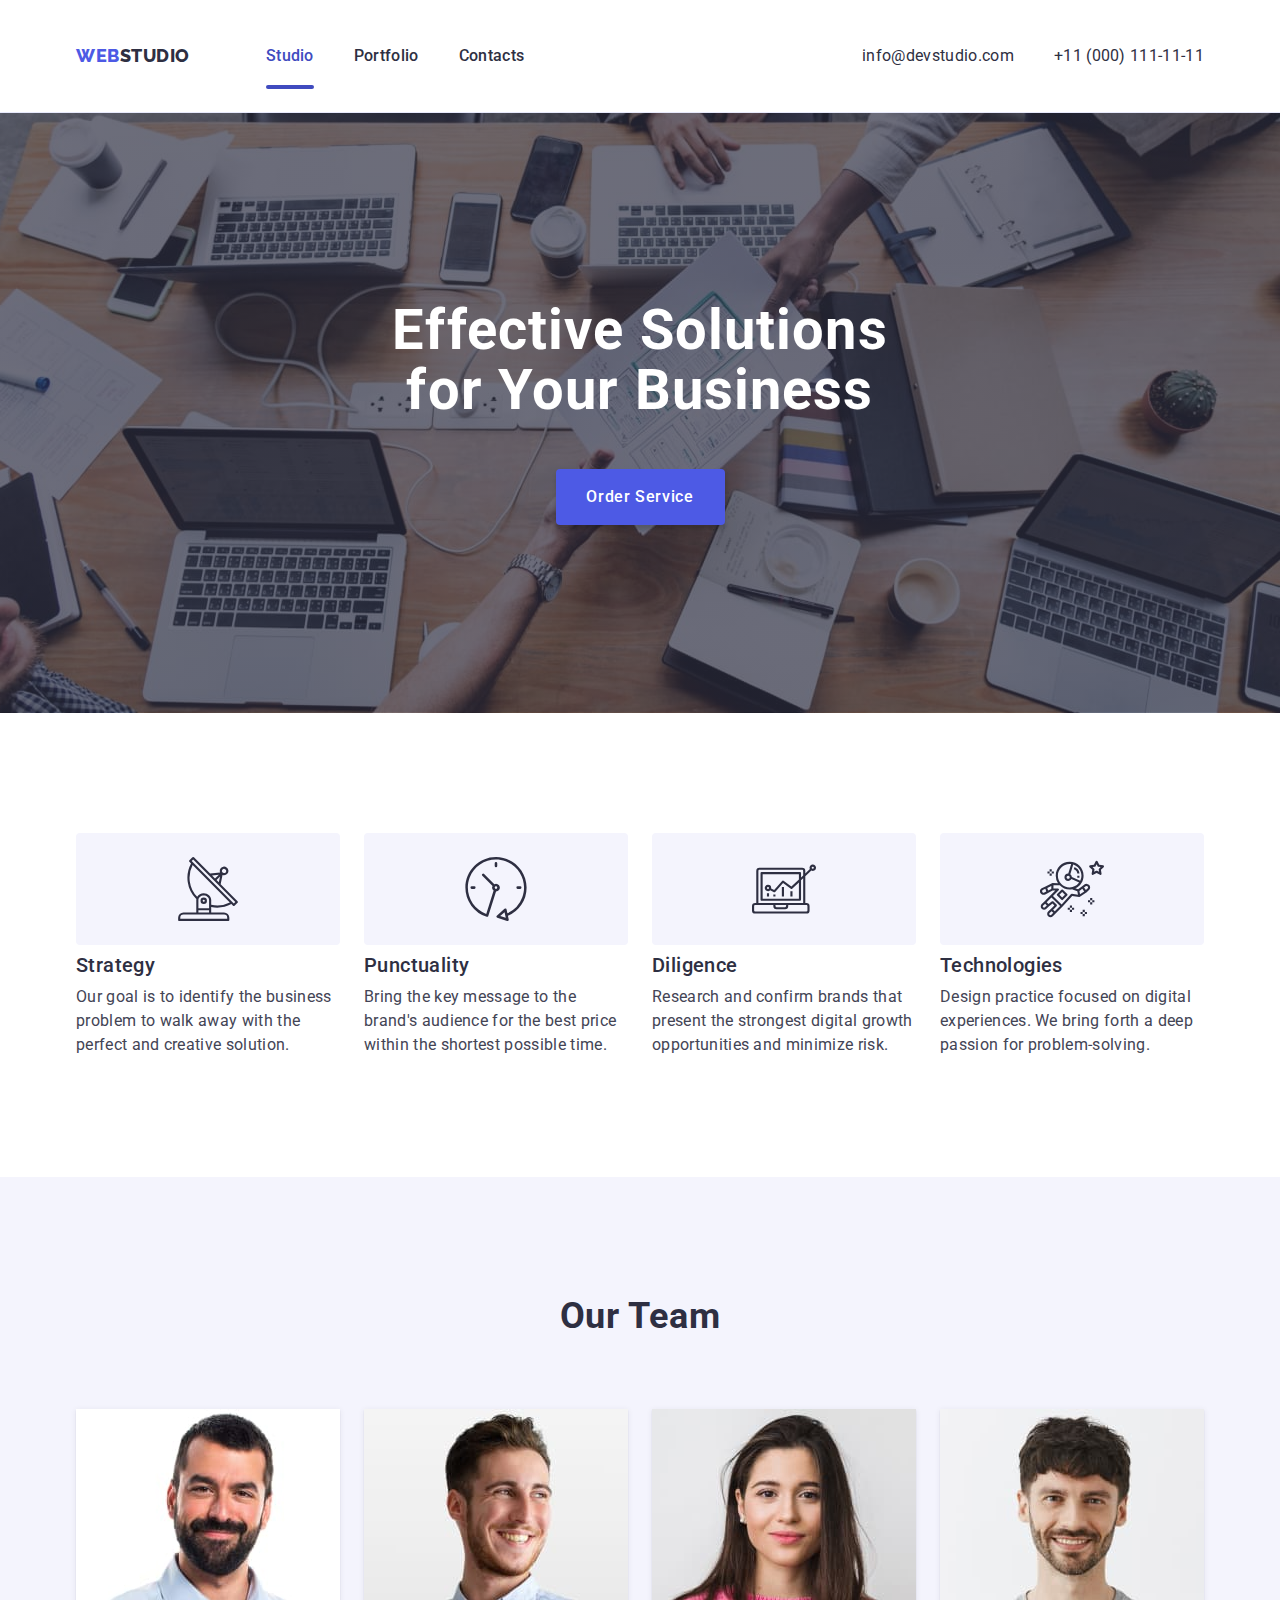
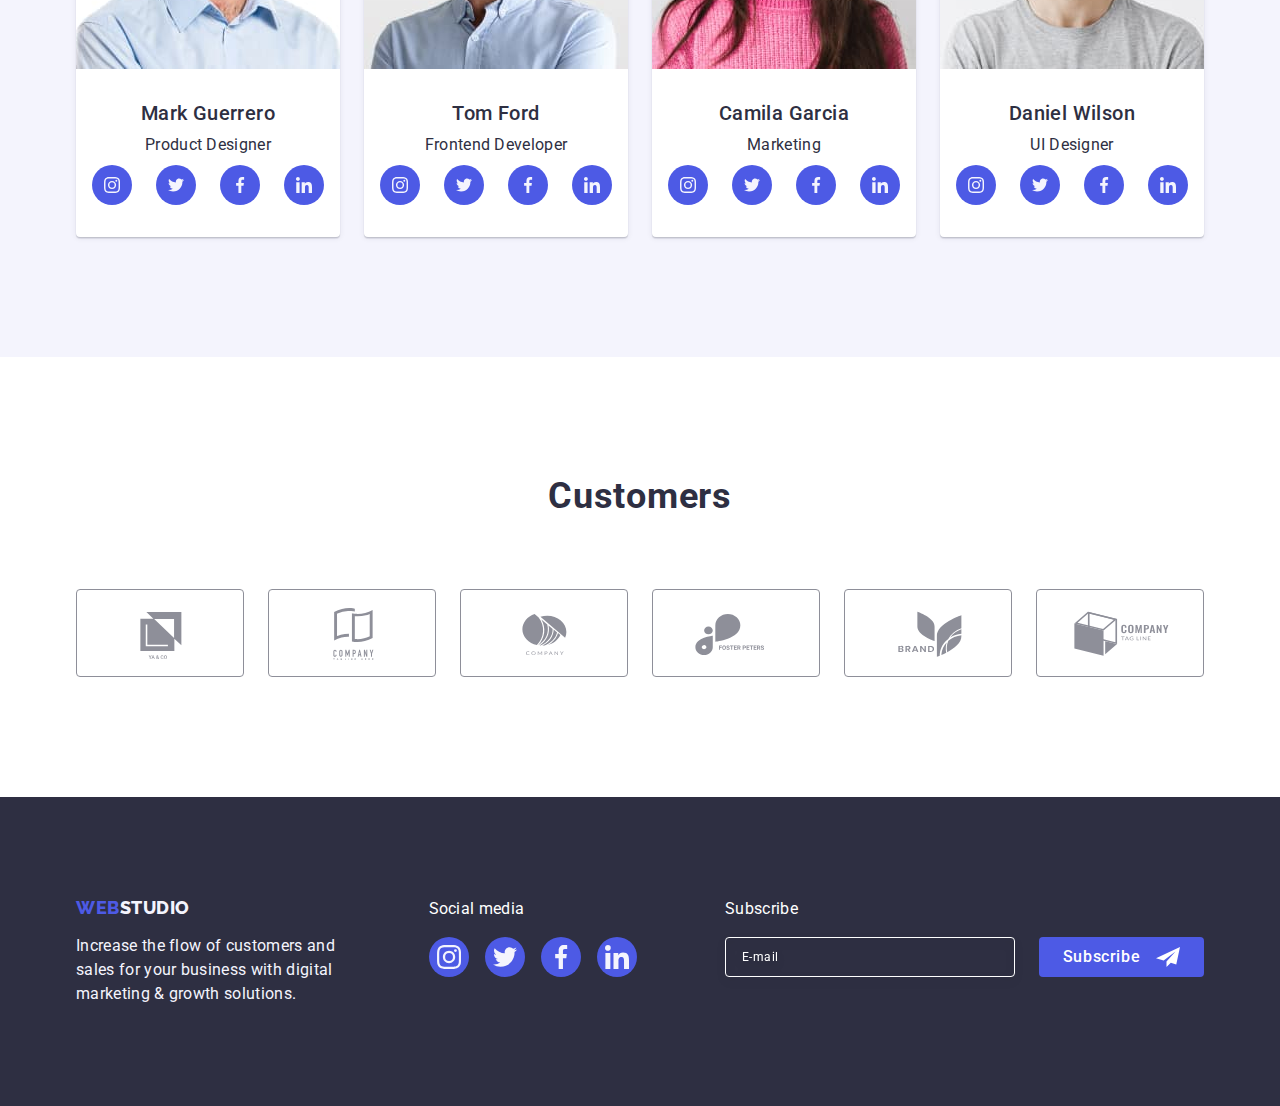
==== commit f0bb8f98: "update all" ====
--- a/index.html
+++ b/index.html
@@ -20,7 +20,7 @@
       <nav class="page-navigation-menu">
         <a href="./index.html" class="logo link">Web<span class="logo-accent">Studio</span></a>
         <ul class="menu-list list">
-          <li class="menu-item menu-item">
+          <li class="menu-item">
             <a class="menu-link current link" href="./index.html" target="_blank" rel="noopener noreferrer">Studio</a>
           </li>
           <li class="menu-item">
@@ -47,7 +47,7 @@
         </svg>
       </button>
     </div>
-    <div class="mob-menu is-hidden" data-menu-close>
+    <div class="mob-menu is-hidden" data-menu>
       <button type="button" class="mob-close-btn" data-menu-close>
         <svg class="mob-close-btn-icon" width="8" height="8">
           <use href="./images/icons.svg#icon-close-black-18dp-2-1"></use>
@@ -56,7 +56,7 @@
       <nav class="mob-page-navigation-menu">
         <ul class="mob-menu-list list">
           <li class="mob-menu-item">
-            <a class="mob-menu-link link" href="./index.html" target="_blank" rel="noopener noreferrer">Studio</a>
+            <a class="mob-menu-link mob-current link" href="./index.html" target="_blank" rel="noopener noreferrer">Studio</a>
           </li>
           <li class="mob-menu-item">
             <a class="mob-menu-link link" href="./portfolio.html" target="_blank" rel="noopener noreferrer">Portfolio</a>
@@ -66,70 +66,72 @@
           </li>
         </ul>
       </nav> 
-      <address class="mob-page-contact">
-        <ul class="mob-contact-list list">
-          <li class="mob-contact-item">
-            <a class="mob-force-tel link" href="tel:+110001111111">+11 (000) 111-11-11</a>
-          </li>
-          <li class="mob-contact-item">
-            <a class="mob-force-mail link" href="mailto:info@devstudio.com">info@devstudio.com</a>
-          </li>
-        </ul>
-      </address>
-      <ul class="mob-card-menu-icon">
-        <Li class="mob-card-icon ">
-          <a
-          class="card-mob-link link"
-          href=""
-          aria-label="instagram"
-          target="_blank"
-          rel="noopener noreferrer"
-          >
-            <svg class="card-mob-icon" width="16" height="16">
-              <use href="./images/icons.svg#icon-instagram-2"></use>
-            </svg>
-          </a>
-        </Li>
-        <Li class="mob-card-icon">
-          <a
-          class="card-mob-link link"
-          href=""
-          aria-label="twitter"
-          target="_blank"
-          rel="noopener noreferrer"
-          >
-            <svg class="card-mob-icon" width="16" height="16">
-              <use href="./images/icons.svg#icon-twitter-1"></use>
-            </svg>
-          </a>
-        </Li>
-        <Li class="mob-card-icon">
-          <a
-          class="card-mob-link link"
-          href=""
-          aria-label="facebook"
-          target="_blank"
-          rel="noopener noreferrer"
-          >
-            <svg class="card-mob-icon" width="16" height="16">
-              <use href="./images/icons.svg#icon-facebook-1"></use>
-            </svg>
-          </a>
-        </Li>
-        <Li class="mob-card-icon">
-          <a
-          class="card-mob-link link"
-          href=""
-          aria-label="likedin"
-          target="_blank"
-          rel="noopener noreferrer"
-          >
-            <svg class="card-mob-icon" width="16" height="16">
-              <use href="./images/icons.svg#icon-linkedin"></use>
-            </svg>
-          </a>
-        </Li>
-      </ul>
+      <div class="mob-position">
+        <address class="mob-page-contact">
+          <ul class="mob-contact-list list">
+            <li class="mob-contact-item">
+              <a class="mob-force-tel link" href="tel:+110001111111">+11 (000) 111-11-11</a>
+            </li>
+            <li class="mob-contact-item">
+              <a class="mob-force-mail link" href="mailto:info@devstudio.com">info@devstudio.com</a>
+            </li>
+          </ul>
+        </address>
+        <ul class="mob-card-menu-icon">
+          <Li class="mob-card-icon ">
+            <a
+            class="card-mob-link link"
+            href=""
+            aria-label="instagram"
+            target="_blank"
+            rel="noopener noreferrer"
+            >
+              <svg class="card-mob-icon" width="24" height="24">
+                <use href="./images/icons.svg#icon-instagram-2"></use>
+              </svg>
+            </a>
+          </Li>
+          <Li class="mob-card-icon">
+            <a
+            class="card-mob-link link"
+            href=""
+            aria-label="twitter"
+            target="_blank"
+            rel="noopener noreferrer"
+            >
+              <svg class="card-mob-icon" width="24" height="24">
+                <use href="./images/icons.svg#icon-twitter-1"></use>
+              </svg>
+            </a>
+          </Li>
+          <Li class="mob-card-icon">
+            <a
+            class="card-mob-link link"
+            href=""
+            aria-label="facebook"
+            target="_blank"
+            rel="noopener noreferrer"
+            >
+              <svg class="card-mob-icon" width="24" height="24">
+                <use href="./images/icons.svg#icon-facebook-1"></use>
+              </svg>
+            </a>
+          </Li>
+          <Li class="mob-card-icon">
+            <a
+            class="card-mob-link link"
+            href=""
+            aria-label="likedin"
+            target="_blank"
+            rel="noopener noreferrer"
+            >
+              <svg class="card-mob-icon" width="24" height="24">
+                <use href="./images/icons.svg#icon-linkedin"></use>
+              </svg>
+            </a>
+          </Li>
+        </ul>
+      </div>  
   </div>
     
   </header>
@@ -209,9 +211,16 @@
         <h2 class="sub-title-text card-text">Our Team</h2>
         <ul class="card-employee-list list">
           <li class="card-employee-item">
-            <img class="card-employee-img" 
-              srcset="./images/mark-guerrero.jpg 1x, ./images/mark-guerrero-2x.jpg 2x, ./images/mark-guerrero-3x.jpg 3x" 
+            <picture>
+              <source srcset="./images/mark-guerrero.jpg 1x, ./images/mark-guerrero-2x.jpg 2x, ./images/mark-guerrero-3x.jpg 3x" 
+                media="(min-widht: 1158px)" >
+              <source srcset="./images/mark-guerrero-tab.jpg 1x, ./images/mark-guerrero-tab-2x.jpg 2x, ./images/mark-guerrero-tab-3x.jpg 3x" 
+                media="(min-widht: 768px)" >
+              <source srcset="./images/mark-guerrero-mobile.jpg 1x, ./images/mark-guerrero-mobile-2x.jpg 2x, ./images/mark-guerrero-mobile-3x.jpg 3x" 
+                media="(min-widht: 320px)" >
+              <img class="card-employee-img" 
               src="./images/mark-guerrero.jpg" alt="product designer" width="264" height="260">
+            </picture>
             <div class="card-employee-desc">
               <h3 class="subtitel-options-text">Mark Guerrero</h3>
               <p class="suboptions-descriptions-text">Product Designer</p>
@@ -272,9 +281,15 @@
             </div>
           </li>
           <li class="card-employee-item">
-            <img class="card-employee-img" 
-              srcset="./images/tom-ford.jpg 1x, ./images/tom-ford-2x.jpg 2x, ./images/tom-ford-3x.jpg 3x" 
-              src="./images/tom-ford.jpg" alt="frontend developer" width="264" height="260">
+            <picture>
+              <source srcset="./images/tom-ford.jpg 1x, ./images/tom-ford-2x.jpg 2x, ./images/tom-ford-3x.jpg 3x" 
+                media="(min-widht: 1158px)" >
+              <source srcset="./images/tom-ford-tab.jpg 1x, ./images/tom-ford-tab-2x.jpg 2x, ./images/tom-ford-tab-3x.jpg 3x" 
+                media="(min-widht: 768px)" >
+              <source srcset="./images/tom-ford-mobile.jpg 1x, ./images/tom-ford-mobile-2x.jpg 2x, ./images/tom-ford-mobile-3x.jpg 3x" 
+                media="(min-widht: 320px)" >
+              <img class="card-employee-img" src="./images/tom-ford.jpg" alt="frontend developer" width="264" height="260">
+            </picture>
             <div class="card-employee-desc">
               <h3 class="subtitel-options-text">Tom Ford</h3>
               <p class="suboptions-descriptions-text">Frontend Developer</p>
@@ -335,9 +350,15 @@
             </div>
           </li>
           <li class="card-employee-item">
-            <img class="card-employee-img" 
-            srcset="./images/camila-garcia.jpg 1x, ./images/camila-garcia-2x.jpg 2x, ./images/camila-garcia-3x.jpg 3x" 
-            src="./images/camila-garcia.jpg" alt="marketing" width="264" height="260">
+            <picture>
+              <source srcset="./images/camila-garcia.jpg 1x, ./images/camila-garcia-2x.jpg 2x, ./images/camila-garcia-3x.jpg 3x" 
+                media="(min-widht: 1158px)" >
+              <source srcset="./images/camila-garcia-tab.jpg 1x, ./images/camila-garcia-tab-2x.jpg 2x, ./images/camila-garcia-tab-3x.jpg 3x" 
+                media="(min-widht: 768px)" >
+              <source srcset="./images/camila-garcia-mobile.jpg 1x, ./images/camila-garcia-mobile-2x.jpg 2x, ./images/camila-garcia-mobile-3x.jpg 3x" 
+                media="(min-widht: 320px)" >
+              <img class="card-employee-img" src="./images/camila-garcia.jpg" alt="marketing" width="264" height="260">
+            </picture>
             <div class="card-employee-desc">
               <h3 class="subtitel-options-text">Camila Garcia</h3>
               <p class="suboptions-descriptions-text">Marketing</p>
@@ -398,9 +419,14 @@
             </div>
           </li>
           <li class="card-employee-item">
-            <img class="card-employee-img" 
-            srcset="./images/daniel-wilson.jpg 1x, ./images/daniel-wilson-2x.jpg 2x, ./images/daniel-wilson-3x.jpg 3x" 
-            src="./images/daniel-wilson.jpg" alt="ui designer" width="264" height="260">
+            <source srcset="./images/daniel-wilson.jpg 1x, ./images/daniel-wilson-2x.jpg 2x, ./images/daniel-wilson-3x.jpg 3x" 
+                media="(min-widht: 1158px)" >
+              <source srcset="./daniel-wilson-tab.jpg 1x, ./images/daniel-wilson-tab-2x.jpg 2x, ./images/daniel-wilson-3x.jpg 3x" 
+                media="(min-widht: 768px)" >
+              <source srcset="./daniel-wilson-mobile.jpg 1x, ./images/daniel-wilson-mobile-2x.jpg 2x, ./images/daniel-wilson-3x.jpg 3x" 
+                media="(min-widht: 320px)" >
+                <img class="card-employee-img" src="./images/daniel-wilson.jpg" alt="ui designer" width="264" height="260">
+            </picture>
             <div class="card-employee-desc">
               <h3 class="subtitel-options-text">Daniel Wilson</h3>
               <p class="suboptions-descriptions-text">UI Designer</p>
--- a/css/styles.css
+++ b/css/styles.css
@@ -129,11 +129,6 @@
   border-bottom: 1px solid #e7e9fc;
   box-shadow: 0px 2px 1px rgba(46, 47, 66, 0.08), 0px 1px 1px rgba(46, 47, 66, 0.16), 0px 1px 6px rgba(46, 47, 66, 0.08);
 }
-.page-header-container a{
-  display: block;
-  padding-top: 24px;
-  padding-bottom: 24px;
-}
 
 .contact-item a{
   color: var(--dark);
@@ -143,11 +138,20 @@
   display: flex;
   align-items: center;
   justify-content: space-between;
+  padding-bottom: 24px;
+  padding-top: 24px;
 }
 .page-navigation-menu{
   display: flex;
   align-items: center;
 }
+
+.mob-current{
+  position: relative;
+  color: #404bbf; 
+  transition: color 250ms cubic-bezier(0.4, 0, 0.2, 1);
+}
+
 .menu-list, .page-contact{
   display: none;
 }
@@ -195,6 +199,7 @@
   right: 24px;
   top: 24px;
   transform: translateX(-50%);
+  flex-shrink: 0;
 }
 .mob-close-btn:hover,
 .mob-close-btn:focus{
@@ -209,7 +214,6 @@
 .mob-close-btn:focus {
   fill: #ffffff;
 }
-
 
 .mob-menu {
   position: fixed;
@@ -219,10 +223,9 @@
   width: 100vw;
   height: 100vh;
   z-index: 2;
-  padding: 40px 80px 35px 40px;
+  padding: 80px 35px 40px 40px;
   display: flex;
   flex-direction: column;
-  justify-content: space-between;
   box-shadow: 0px 1px 6px 0px rgba(46, 47, 66, 0.08), 0px 1px 1px 0px rgba(46, 47, 66, 0.16), 0px 2px 1px 0px rgba(46, 47, 66, 0.08);
 }
 
@@ -237,8 +240,22 @@
   letter-spacing: 0.02em;
   text-align: left;
 }
+.mob-menu-item{
+  color: #2E2F42;
+}
+.mob-menu-link{
+  color: var(--dark);
+}
+.mob-menu-link:hover,
+.mob-menu-link:focus{
+  color: var(--accent-color-pressed-state);
+}
 
 /* ==== addres === */
+.mobile-position{
+  position: absolute;
+  bottom: 40px;
+}
 .mob-page-contact{
   font-family: var(--main-font-family);
   font-style: normal;
@@ -251,6 +268,8 @@
   gap: 40px;
   justify-content: flex-start;
   flex-wrap: wrap;
+  margin-bottom: 48px;
+  flex-direction: column;
 }
 .mob-force-tel {
   font-style: normal;
@@ -260,6 +279,12 @@
   text-align: left;
   color: #4D5AE5;
 }
+@media screen and (min-width: 384px){
+  .mob-force-tel {
+    font-style: normal;
+    font-size: 28px;
+  }
+}
 .mob-force-mail {
   font-style: normal;
   font-size: 20px;
@@ -278,14 +303,15 @@
   justify-content: center;
   gap: 24px;
   justify-content: space-between;
+  max-width: 328px;
 }
 .mob-card-icon{
   width: 40px;
   height: 40px;
 }
 .card-mob-link{
-  width: 100%;
-  height: 100%;
+  width: 40px;
+  height: 40px;
   background-color: #4d5ae5;
   border-radius: 50%;
   display: flex;
@@ -516,9 +542,9 @@
 }
 .footer-container{
   display: flex;
-  justify-content: center;
   flex-wrap: wrap;
-  text-align: center;
+  justify-content: center;
+  gap: 72px;
 }
 .footer-content{
   display: flex;
@@ -545,12 +571,10 @@
   max-width: 264px;
   color: var(--light);
   text-align: left;
-  margin-bottom: 72px;
 }
 .social{
   display: flex;
   flex-direction: column;
-  margin-bottom: 72px;
 }
 .social-name {
   font-family: "Roboto", sans-serif;
@@ -599,7 +623,9 @@
 .social-icon:focus .social-list-icon {
   fill: var(--accent-color);
 }
-
+.search{
+  text-align: center;
+}
 .search-text{
   margin-bottom: 16px;
   font-weight: 500;
@@ -671,8 +697,11 @@
   pointer-events: none;
 }
 .modal{
+  min-width: 280px;
+  max-width: 392px;
+  margin-left: auto;
+  margin-right: auto;
   position: absolute;
-  width: 408px;
   min-height: 584px;
   left: 50%;
   top: 50%;
--- a/css/media.css
+++ b/css/media.css
@@ -16,6 +16,10 @@
       margin-bottom: 36px;
     }
     /* === heder === */
+    .page-header-container {
+      padding-bottom: 16px;
+      padding-top: 16px;
+    }
     .logo{
       margin-right: 76px;
     }
@@ -96,10 +100,10 @@
       padding-bottom: 0;
     }
     
-    .page-header-container a {
+    .menu-link{
       display: block;
-      padding-top: 16px;
-      padding-bottom: 16px;
+      padding-top: 20px;
+      padding-bottom: 20px;
     }
 
     .force:hover,
@@ -142,7 +146,7 @@
     }
 
     .benefits-item{
-      flex-basis: calc((100% - 72px) / 2);
+      flex-basis: calc((100% - 24px) / 2);
     }
     .subtitel-benefits{
       text-align: left;
@@ -155,6 +159,9 @@
       flex-basis: calc((100% - 72px) / 2);
     }
     /* === 5 === */
+    .customers-block{
+      max-width: 582px;
+    }
     .customers-list{
       gap: 72px 24px;
     }
@@ -163,14 +170,26 @@
     }
     /* === footer === */
     .footer-container{
-        text-align: left; 
-        align-items: baseline;
-        justify-content: center;
-        }
+      text-align: left; 
+      align-items: baseline;
+      max-width: 582px;
+      gap: 72px 24px;
+    }
     
     .footer-content{
-        margin-right: 24px;
-        justify-content: flex-start;
+      justify-content: flex-start;
+    }
+
+    .search {
+      text-align: left;
+    }
+    .footer-form {
+      flex-direction: row;
+      align-items: center;
+    }
+
+    .modal{
+      width: 408px;
     }
 }
   
@@ -183,6 +202,10 @@
       margin-bottom: 112px;
     }
     /* === heder === */
+    .page-header-container {
+      padding-bottom: 24px;
+      padding-top: 24px;
+    }
     .logo{
       margin-right: 76px;
     }
@@ -243,6 +266,10 @@
       line-height: 1.2;
     }
 
+    .suboptions-descriptions-text{
+      font-weight: 400;
+    }
+
     .benefits-option{
       gap: 24px;
   
@@ -306,38 +333,37 @@
       width: calc((100% - 120px) / 6);
     } 
     /* === footer === */
+    
     .footer-bg{
-        padding-top: 100px;
-        padding-bottom: 100px;
+      padding-top: 100px;
+      padding-bottom: 100px;
+      gap: 0;
     }
     .footer-container{
-        display: flex;
-        align-items: baseline;
-        flex-direction: row;
-        flex-wrap: wrap;
-        justify-content: center;
+      display: flex;
+      align-items: baseline;
+      justify-content: space-between;
     }
     .footer-content{
-        display: flex;
-        flex-direction: column;
-        text-align: left;
-        margin-right: 120px;
-    }
-  
+      flex-direction: row;
+      max-width: 264px;
+    }
+
+    .footer-descriptions{
+      max-width: 264px;
+      color: var(--light);
+    }
+    .social{
+      display: flex;
+      flex-direction: column;
+    }
+    
     .footer-form{
-        justify-content: center;
-        flex-direction: row;
-        flex-wrap: wrap;
-    }
-   
-    .social{
-        text-align: left;
-        margin-right: 80px;
-    }
-    .search>.suboptions-descriptions-text{
-        text-align: left;
-    }
-    .search-form {
-        width: 264px;
-    }
+      display: flex;
+      gap: 24px;
+    }
+    
+    .search-form{
+      width: 264px;
+    } 
 }